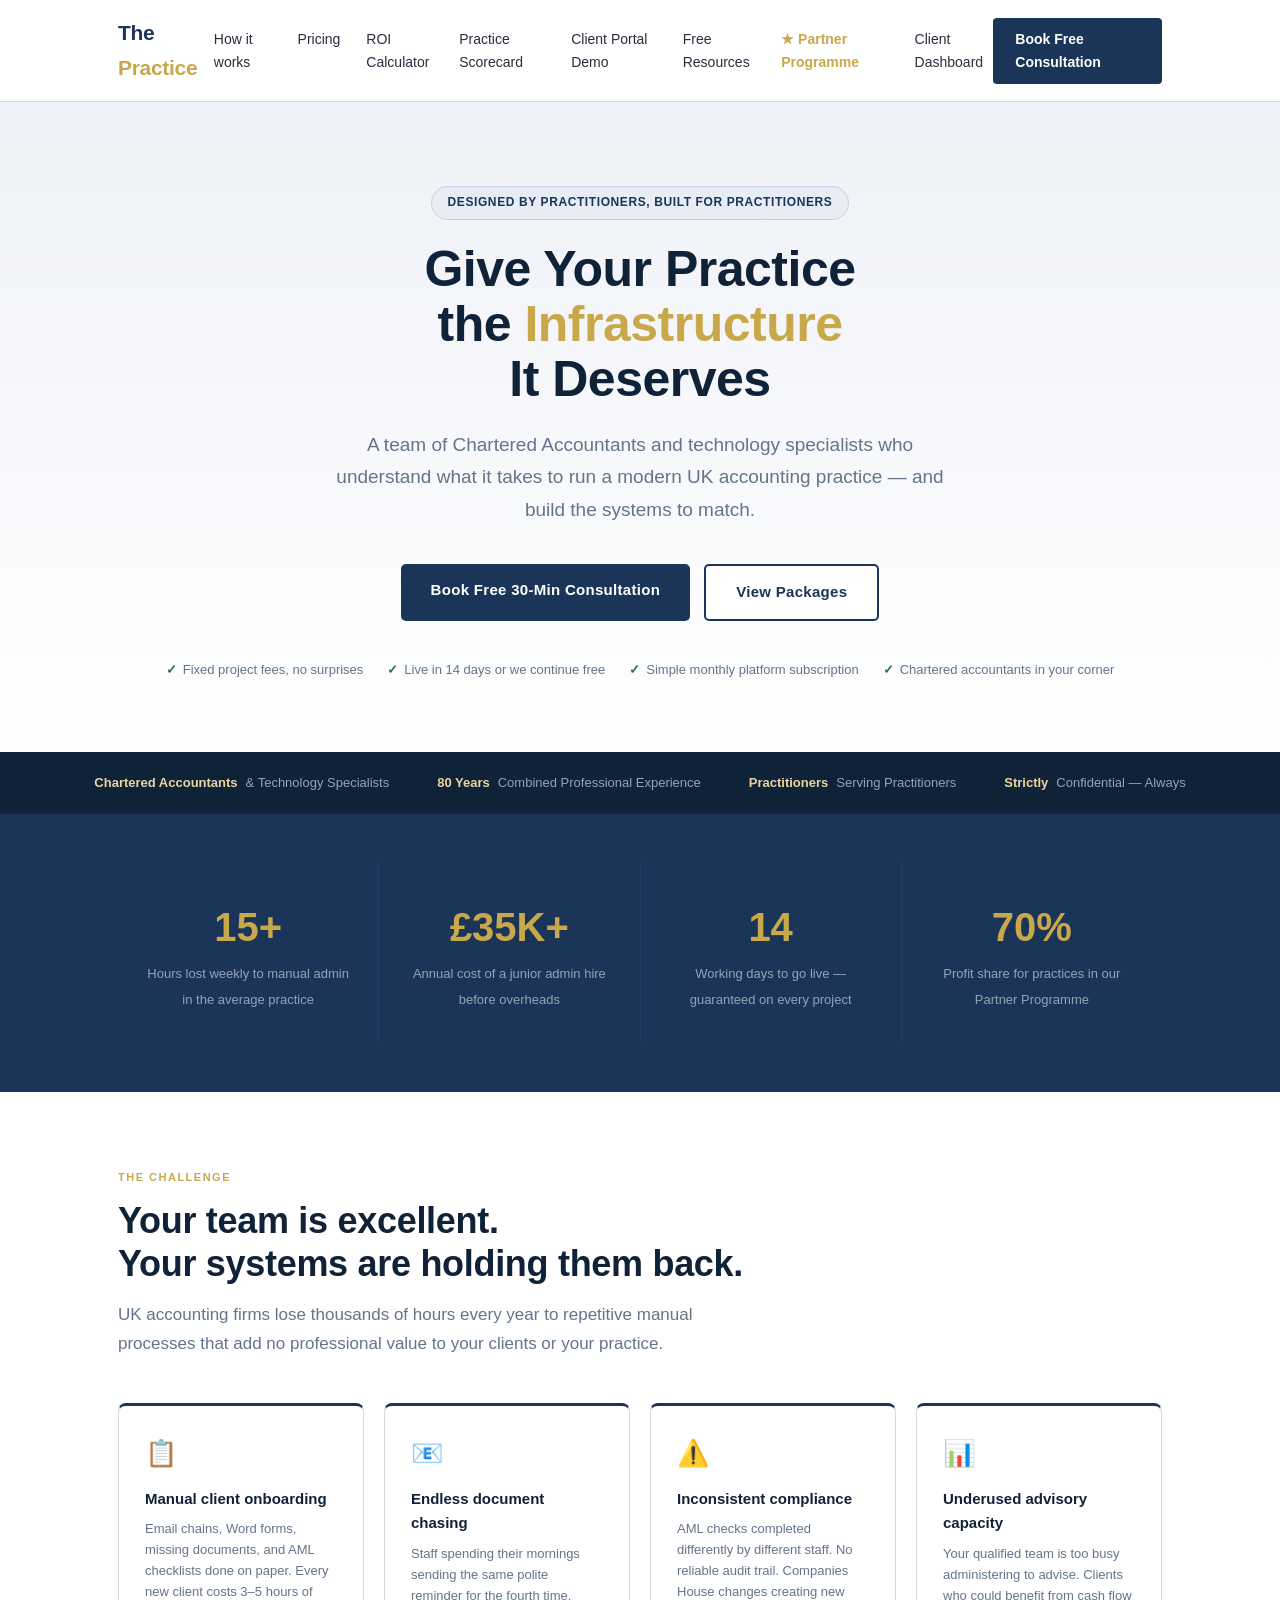
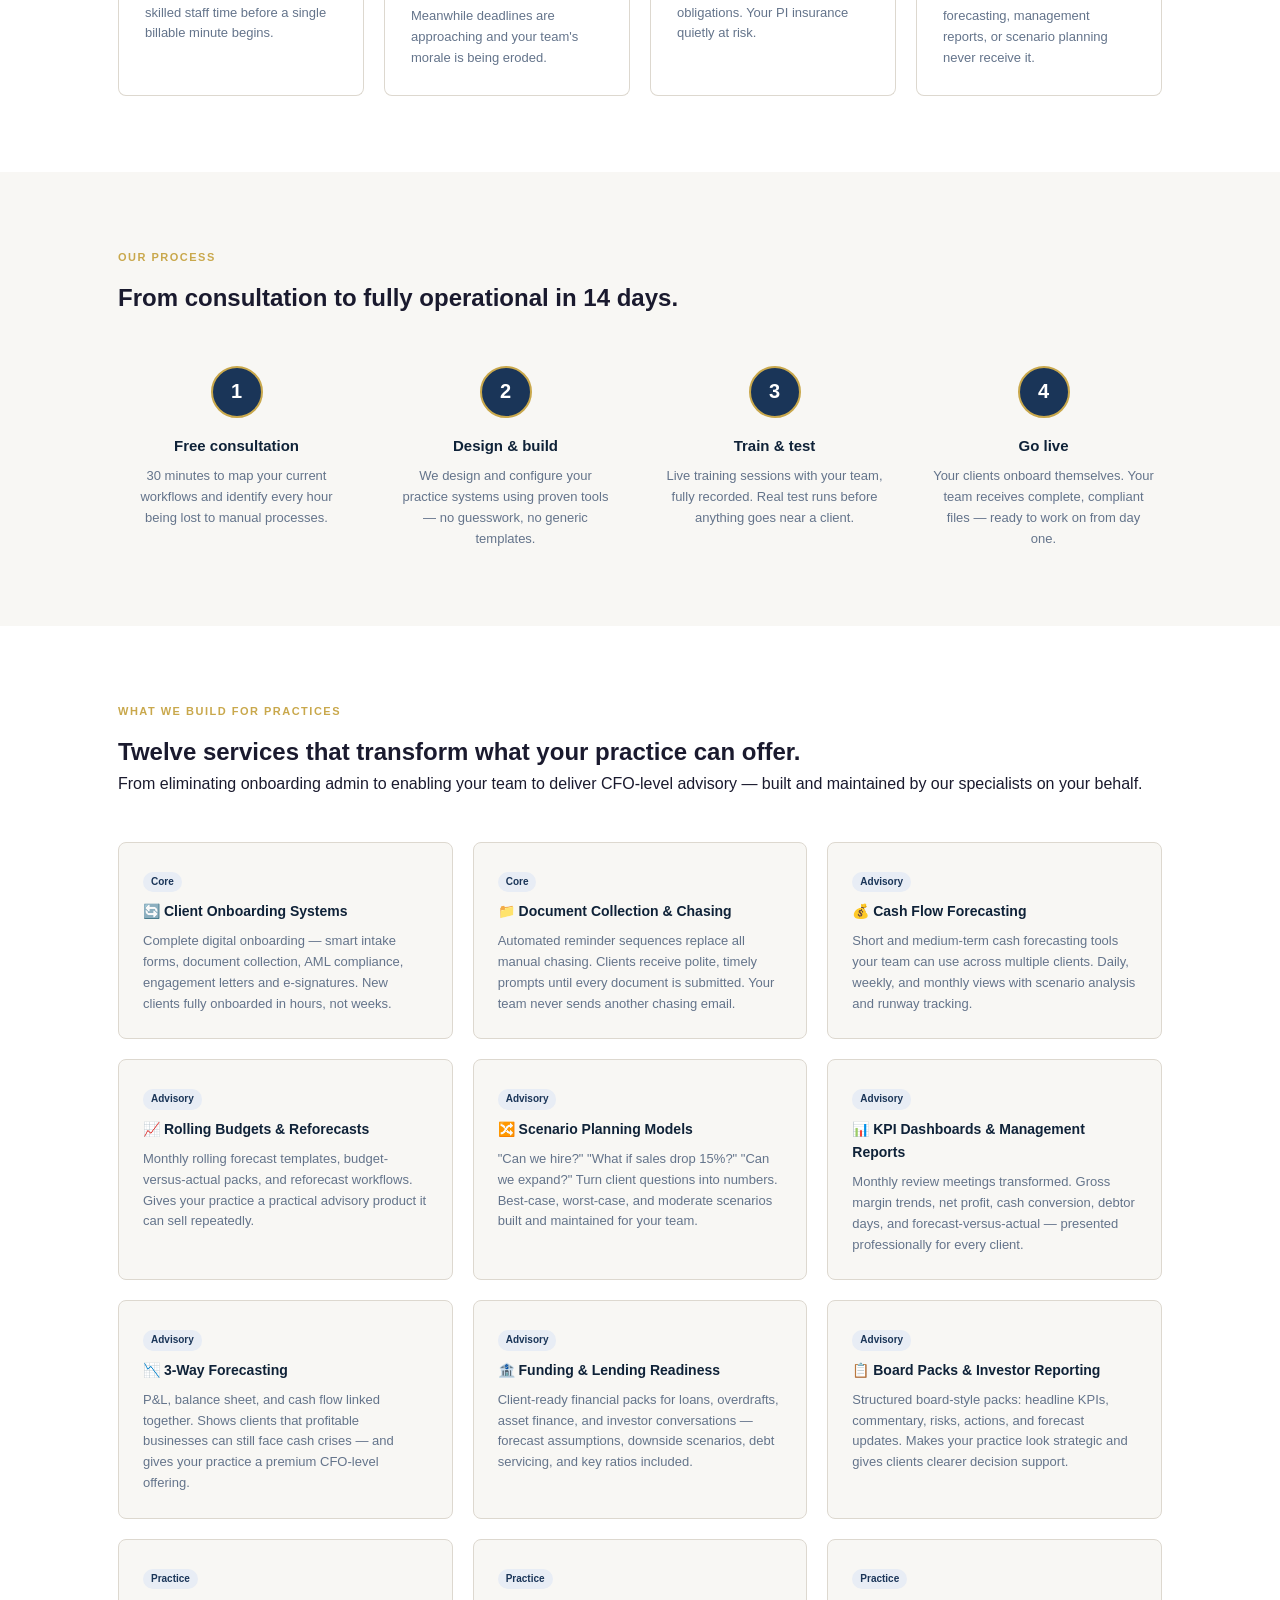
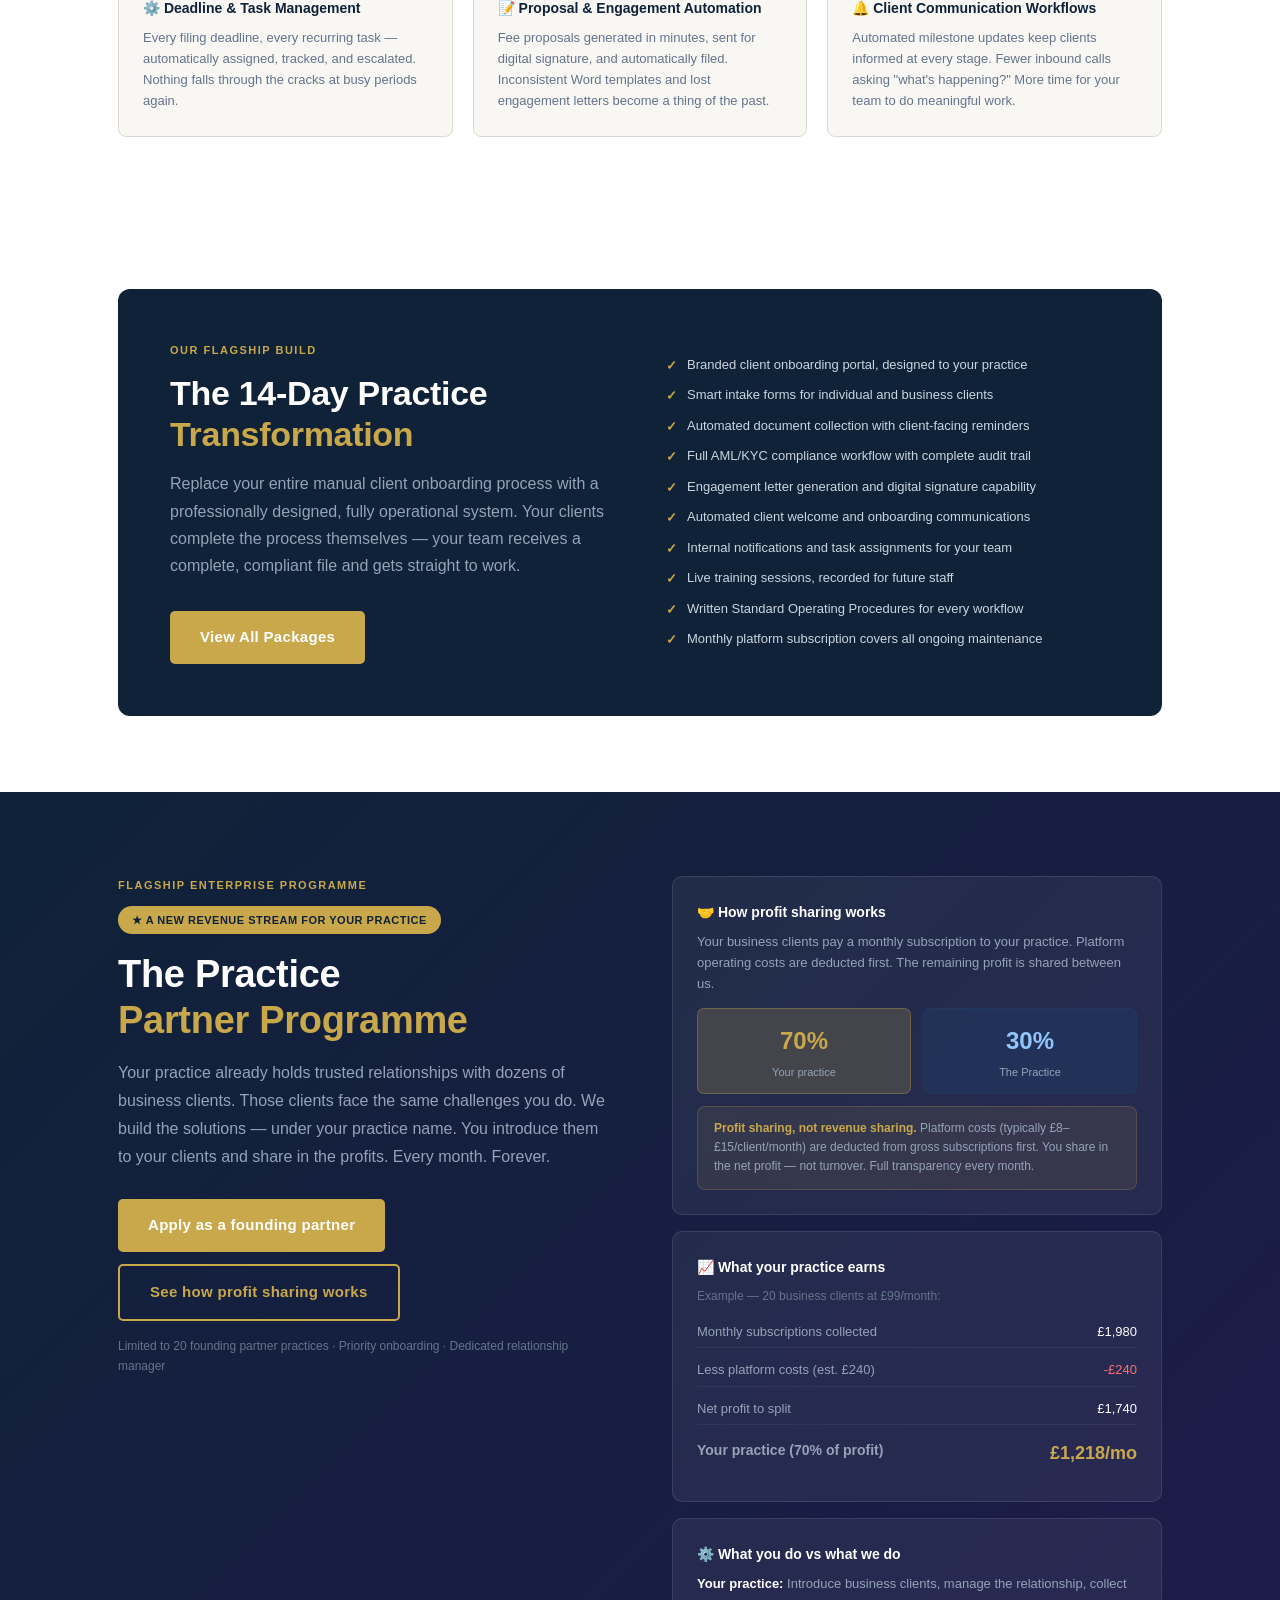
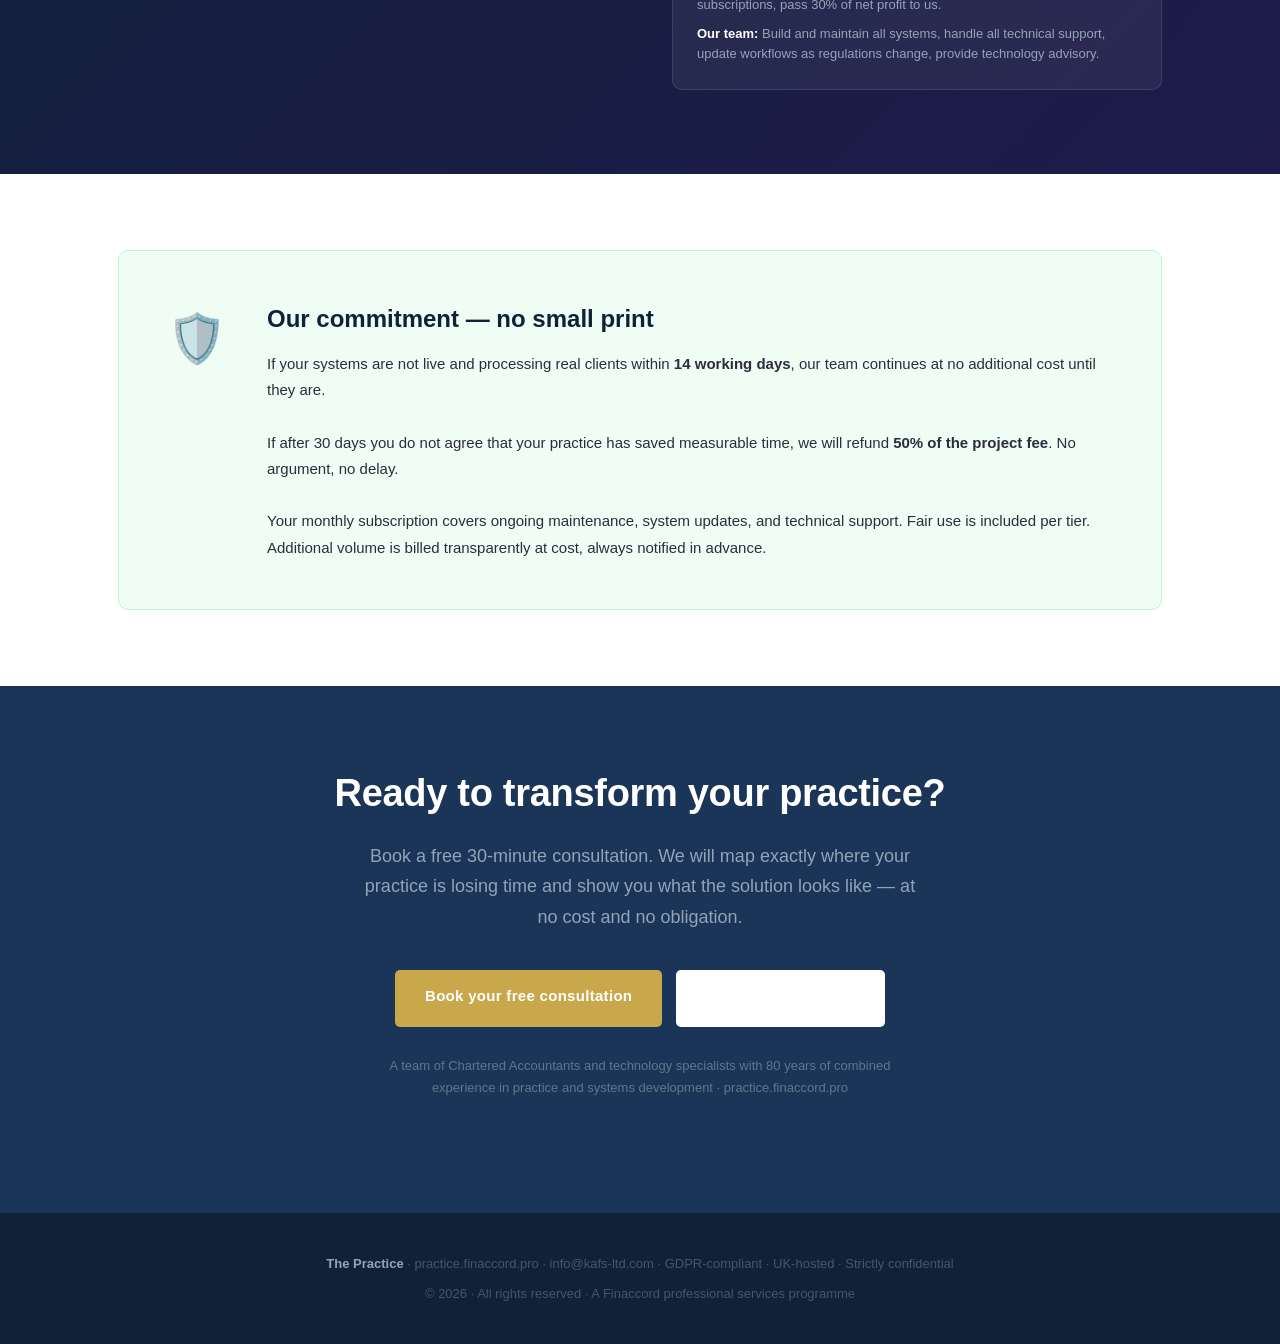
==== index.html @ 3c231272 "The Practice FirmReady Phase 2 complete" ====
<!DOCTYPE html>
<html lang="en">
<head>
<meta charset="UTF-8">
<meta name="viewport" content="width=device-width,initial-scale=1.0">
<title>The Practice — Workflow Automation for UK Accounting Firms</title>
<style>
*{box-sizing:border-box;margin:0;padding:0}
body{font-family:'Segoe UI',Georgia,sans-serif;color:#1a1a2e;background:#fff;line-height:1.65}
:root{--navy:#1a3558;--navy-dark:#0f2238;--navy-mid:#1e3d66;--gold:#c9a84c;--gold-light:#e8d5a0;--gold-dark:#a07830;--cream:#f8f7f4;--border:#ddd8cf;--text:#2c2c3e;--muted:#64748b}
a{color:inherit;text-decoration:none}
.btn{display:inline-block;padding:14px 30px;border-radius:5px;font-size:15px;font-weight:600;cursor:pointer;border:none;transition:all .2s;letter-spacing:.3px}
.btn-primary{background:var(--navy);color:#fff}.btn-primary:hover{background:var(--navy-dark)}
.btn-gold{background:var(--gold);color:#fff}.btn-gold:hover{background:var(--gold-dark)}
.btn-outline{background:#fff;color:var(--navy);border:2px solid var(--navy)}.btn-outline:hover{background:var(--cream)}
.btn-outline-gold{background:transparent;color:var(--gold);border:2px solid var(--gold)}.btn-outline-gold:hover{background:rgba(201,168,76,.1)}
.container{max-width:1100px;margin:0 auto;padding:0 28px}
/* NAV */
nav{border-bottom:1px solid var(--border);padding:16px 0;position:sticky;top:0;background:#fff;z-index:100}
.nav-inner{display:flex;align-items:center;justify-content:space-between}
.logo{font-size:21px;font-weight:800;color:var(--navy);letter-spacing:-.3px}
.logo span{color:var(--gold)}
.nav-links{display:flex;gap:26px;font-size:14px;color:var(--text)}
.nav-links a{transition:color .2s}.nav-links a:hover{color:var(--navy)}
.nav-links a.partner{color:var(--gold);font-weight:600}
.nav-cta{font-size:14px;font-weight:700;background:var(--navy);color:#fff;padding:10px 22px;border-radius:4px}
.nav-cta:hover{background:var(--navy-dark)}
/* HERO */
.hero{padding:84px 0 72px;text-align:center;background:linear-gradient(180deg,#eef1f7 0%,#fff 100%)}
.hero-badge{display:inline-block;background:#e8edf5;color:var(--navy);font-size:12px;font-weight:600;padding:6px 16px;border-radius:20px;margin-bottom:22px;letter-spacing:.6px;text-transform:uppercase;border:1px solid #c8d2e0}
.hero h1{font-size:50px;font-weight:800;line-height:1.1;color:var(--navy-dark);margin-bottom:22px;max-width:760px;margin-left:auto;margin-right:auto;letter-spacing:-.5px}
.hero h1 span{color:var(--gold)}
.hero p{font-size:19px;color:var(--muted);max-width:620px;margin:0 auto 38px;line-height:1.7}
.hero-btns{display:flex;gap:14px;justify-content:center;flex-wrap:wrap}
.hero-trust{margin-top:38px;font-size:13px;color:#64748b;display:flex;align-items:center;justify-content:center;gap:24px;flex-wrap:wrap}
.hero-trust span{display:flex;align-items:center;gap:6px}
.tick{color:#2d6a4f;font-weight:700}
/* TRUST BAR */
.trust-bar{background:var(--navy-dark);padding:20px 0}
.trust-bar-inner{display:flex;justify-content:center;gap:48px;flex-wrap:wrap}
.trust-item{font-size:13px;color:#94a3b8;display:flex;align-items:center;gap:8px}
.trust-item strong{color:var(--gold-light)}
/* STATS */
.stats{background:var(--navy);padding:48px 0}
.stats-grid{display:grid;grid-template-columns:repeat(4,1fr);gap:1px;background:#1e3d66}
.stat{background:var(--navy);padding:32px 24px;text-align:center}
.stat-num{font-size:40px;font-weight:800;color:var(--gold);display:block}
.stat-label{font-size:13px;color:#94a3b8;margin-top:4px;line-height:1.4}
/* SECTIONS */
.section{padding:76px 0}
.section-label{font-size:11px;font-weight:700;letter-spacing:1.5px;text-transform:uppercase;color:var(--gold);margin-bottom:12px}
.section h2{font-size:36px;font-weight:800;color:var(--navy-dark);margin-bottom:16px;line-height:1.2;letter-spacing:-.3px}
.section p.lead{font-size:17px;color:var(--muted);max-width:580px;line-height:1.7}
/* PAIN */
.pain-grid{display:grid;grid-template-columns:repeat(auto-fit,minmax(240px,1fr));gap:20px;margin-top:44px}
.pain-card{border:1px solid var(--border);border-radius:8px;padding:26px;background:#fff;border-top:3px solid var(--navy)}
.pain-card .icon{font-size:26px;margin-bottom:12px}
.pain-card h3{font-size:15px;font-weight:700;color:var(--navy-dark);margin-bottom:8px}
.pain-card p{font-size:13px;color:var(--muted);line-height:1.6}
/* HOW */
.how{background:var(--cream);padding:76px 0}
.steps{display:grid;grid-template-columns:repeat(4,1fr);gap:32px;margin-top:48px}
.step{text-align:center;padding:0 8px}
.step-num{width:52px;height:52px;border-radius:50%;background:var(--navy);color:#fff;font-size:20px;font-weight:800;display:flex;align-items:center;justify-content:center;margin:0 auto 16px;border:2px solid var(--gold)}
.step h3{font-size:15px;font-weight:700;color:var(--navy-dark);margin-bottom:8px}
.step p{font-size:13px;color:var(--muted);line-height:1.6}
/* SERVICES */
.services-section{padding:76px 0;background:#fff}
.services-grid{display:grid;grid-template-columns:repeat(auto-fill,minmax(280px,1fr));gap:20px;margin-top:44px}
.svc-card{border:1px solid var(--border);border-radius:8px;padding:24px;background:var(--cream)}
.svc-card h3{font-size:14px;font-weight:700;color:var(--navy-dark);margin-bottom:8px;display:flex;align-items:center;gap:8px}
.svc-card p{font-size:13px;color:var(--muted);line-height:1.6}
.svc-tag{display:inline-block;font-size:10px;font-weight:700;padding:2px 8px;border-radius:10px;background:#e8edf5;color:var(--navy);margin-bottom:8px}
/* OFFER */
.offer{padding:76px 0}
.offer-box{background:var(--navy-dark);border-radius:12px;padding:52px;color:#fff;display:grid;grid-template-columns:1fr 1fr;gap:52px;align-items:center}
.offer-box h2{font-size:34px;font-weight:800;line-height:1.2;margin-bottom:16px;letter-spacing:-.3px}
.offer-box .gold{color:var(--gold)}
.offer-box p{color:#94a3b8;font-size:16px;margin-bottom:24px;line-height:1.7}
.offer-list{list-style:none;display:flex;flex-direction:column;gap:10px}
.offer-list li{font-size:13px;color:#cbd5e1;display:flex;align-items:flex-start;gap:10px;line-height:1.5}
.offer-list li::before{content:"✓";color:var(--gold);font-weight:700;flex-shrink:0;margin-top:1px}
/* PARTNERSHIP */
.partnership{background:linear-gradient(135deg,var(--navy-dark) 0%,#1e1b4b 100%);padding:84px 0}
.partner-inner{display:grid;grid-template-columns:1fr 1fr;gap:64px;align-items:start}
.partner-label{font-size:11px;font-weight:700;letter-spacing:1.5px;text-transform:uppercase;color:var(--gold);margin-bottom:12px}
.partner-badge{display:inline-block;background:var(--gold);color:var(--navy-dark);font-size:11px;font-weight:800;padding:5px 14px;border-radius:20px;margin-bottom:18px;letter-spacing:.5px;text-transform:uppercase}
.partnership h2{font-size:38px;font-weight:800;color:#fff;line-height:1.2;margin-bottom:16px;letter-spacing:-.3px}
.partnership h2 span{color:var(--gold)}
.partnership .lead{font-size:16px;color:#94a3b8;margin-bottom:28px;line-height:1.75}
.partner-cards{display:flex;flex-direction:column;gap:16px}
.partner-card{background:rgba(255,255,255,.06);border:1px solid rgba(255,255,255,.1);border-radius:10px;padding:24px}
.partner-card h3{font-size:14px;font-weight:700;color:#fff;margin-bottom:8px}
.partner-card p{font-size:13px;color:#94a3b8;line-height:1.6}
.split-row{display:flex;gap:12px;margin-top:14px}
.split-pill{flex:1;text-align:center;padding:12px;border-radius:7px}
.split-pill.gold{background:rgba(201,168,76,.2);border:1px solid rgba(201,168,76,.3)}
.split-pill.blue{background:rgba(30,61,102,.4);border:1px solid rgba(30,61,102,.6)}
.split-pill .pct{font-size:24px;font-weight:800;display:block}
.split-pill.gold .pct{color:var(--gold)}
.split-pill.blue .pct{color:#93c5fd}
.split-pill .who{font-size:11px;color:#94a3b8;margin-top:2px}
.profit-note{background:rgba(201,168,76,.1);border:1px solid rgba(201,168,76,.2);border-radius:8px;padding:12px 16px;font-size:12px;color:#94a3b8;margin-top:12px;line-height:1.6}
.profit-note strong{color:var(--gold)}
/* GUARANTEE */
.guarantee{padding:76px 0}
.guarantee-box{background:#f0fdf4;border:1px solid #bbf7d0;border-radius:10px;padding:48px;display:flex;gap:40px;align-items:flex-start}
.g-icon{font-size:48px;flex-shrink:0}
.guarantee-box h3{font-size:24px;font-weight:800;color:var(--navy-dark);margin-bottom:12px}
.guarantee-box p{font-size:15px;color:var(--text);line-height:1.75}
/* CTA */
.cta-section{background:var(--navy);padding:76px 0;text-align:center;color:#fff}
.cta-section h2{font-size:38px;font-weight:800;margin-bottom:16px;letter-spacing:-.3px}
.cta-section p{font-size:18px;color:#94a3b8;margin-bottom:38px;max-width:560px;margin-left:auto;margin-right:auto;line-height:1.7}
/* FOOTER */
footer{background:var(--navy-dark);padding:40px 0;text-align:center}
footer p{font-size:13px;color:#475569}
footer strong{color:#94a3b8}
@media(max-width:768px){
  .hero h1{font-size:32px}.stats-grid{grid-template-columns:repeat(2,1fr)}
  .offer-box{grid-template-columns:1fr;padding:32px}.partner-inner{grid-template-columns:1fr}
  .guarantee-box{flex-direction:column;padding:28px}.nav-links{display:none}
  .steps{grid-template-columns:repeat(2,1fr)}
}
</style>
</head>
<body>

<nav>
  <div class="container">
    <div class="nav-inner">
      <div class="logo">The <span>Practice</span></div>
      <div class="nav-links">
        <a href="#how">How it works</a>
        <a href="pricing.html">Pricing</a>
        <a href="roi.html">ROI Calculator</a>
        <a href="scorecard.html">Practice Scorecard</a>
        <a href="portal.html">Client Portal Demo</a>
        <a href="resources.html">Free Resources</a>
        <a href="pricing.html#partnership" class="partner">★ Partner Programme</a>
        <a href="dashboard.php">Client Dashboard</a>
      </div>
      <a href="booking.html" class="nav-cta">Book Free Consultation</a>
    </div>
  </div>
</nav>

<!-- HERO -->
<section class="hero">
  <div class="container">
    <div class="hero-badge">Designed by practitioners, built for practitioners</div>
    <h1>Give Your Practice<br>the <span>Infrastructure</span><br>It Deserves</h1>
    <p>A team of Chartered Accountants and technology specialists who understand what it takes to run a modern UK accounting practice — and build the systems to match.</p>
    <div class="hero-btns">
      <a href="booking.html" class="btn btn-primary">Book Free 30-Min Consultation</a>
      <a href="pricing.html" class="btn btn-outline">View Packages</a>
    </div>
    <div class="hero-trust">
      <span><span class="tick">✓</span> Fixed project fees, no surprises</span>
      <span><span class="tick">✓</span> Live in 14 days or we continue free</span>
      <span><span class="tick">✓</span> Simple monthly platform subscription</span>
      <span><span class="tick">✓</span> Chartered accountants in your corner</span>
    </div>
  </div>
</section>

<!-- TRUST BAR -->
<div class="trust-bar">
  <div class="trust-bar-inner">
    <div class="trust-item"><strong>Chartered Accountants</strong> &amp; Technology Specialists</div>
    <div class="trust-item"><strong>80 Years</strong> Combined Professional Experience</div>
    <div class="trust-item"><strong>Practitioners</strong> Serving Practitioners</div>
    <div class="trust-item"><strong>Strictly</strong> Confidential — Always</div>
  </div>
</div>

<!-- STATS -->
<section class="stats">
  <div class="container">
    <div class="stats-grid">
      <div class="stat"><span class="stat-num">15+</span><span class="stat-label">Hours lost weekly to manual admin in the average practice</span></div>
      <div class="stat"><span class="stat-num">£35K+</span><span class="stat-label">Annual cost of a junior admin hire before overheads</span></div>
      <div class="stat"><span class="stat-num">14</span><span class="stat-label">Working days to go live — guaranteed on every project</span></div>
      <div class="stat"><span class="stat-num">70%</span><span class="stat-label">Profit share for practices in our Partner Programme</span></div>
    </div>
  </div>
</section>

<!-- PAIN -->
<section class="section">
  <div class="container">
    <div class="section-label">The Challenge</div>
    <h2>Your team is excellent.<br>Your systems are holding them back.</h2>
    <p class="lead">UK accounting firms lose thousands of hours every year to repetitive manual processes that add no professional value to your clients or your practice.</p>
    <div class="pain-grid">
      <div class="pain-card"><div class="icon">📋</div><h3>Manual client onboarding</h3><p>Email chains, Word forms, missing documents, and AML checklists done on paper. Every new client costs 3–5 hours of skilled staff time before a single billable minute begins.</p></div>
      <div class="pain-card"><div class="icon">📧</div><h3>Endless document chasing</h3><p>Staff spending their mornings sending the same polite reminder for the fourth time. Meanwhile deadlines are approaching and your team's morale is being eroded.</p></div>
      <div class="pain-card"><div class="icon">⚠️</div><h3>Inconsistent compliance</h3><p>AML checks completed differently by different staff. No reliable audit trail. Companies House changes creating new obligations. Your PI insurance quietly at risk.</p></div>
      <div class="pain-card"><div class="icon">📊</div><h3>Underused advisory capacity</h3><p>Your qualified team is too busy administering to advise. Clients who could benefit from cash flow forecasting, management reports, or scenario planning never receive it.</p></div>
    </div>
  </div>
</section>

<!-- HOW IT WORKS -->
<section class="how" id="how">
  <div class="container">
    <div class="section-label">Our Process</div>
    <h2>From consultation to fully operational in 14 days.</h2>
    <div class="steps">
      <div class="step"><div class="step-num">1</div><h3>Free consultation</h3><p>30 minutes to map your current workflows and identify every hour being lost to manual processes.</p></div>
      <div class="step"><div class="step-num">2</div><h3>Design &amp; build</h3><p>We design and configure your practice systems using proven tools — no guesswork, no generic templates.</p></div>
      <div class="step"><div class="step-num">3</div><h3>Train &amp; test</h3><p>Live training sessions with your team, fully recorded. Real test runs before anything goes near a client.</p></div>
      <div class="step"><div class="step-num">4</div><h3>Go live</h3><p>Your clients onboard themselves. Your team receives complete, compliant files — ready to work on from day one.</p></div>
    </div>
  </div>
</section>

<!-- SERVICES -->
<section class="services-section">
  <div class="container">
    <div class="section-label">What We Build For Practices</div>
    <h2>Twelve services that transform what your practice can offer.</h2>
    <p class="lead">From eliminating onboarding admin to enabling your team to deliver CFO-level advisory — built and maintained by our specialists on your behalf.</p>
    <div class="services-grid">
      <div class="svc-card"><span class="svc-tag">Core</span><h3>🔄 Client Onboarding Systems</h3><p>Complete digital onboarding — smart intake forms, document collection, AML compliance, engagement letters and e-signatures. New clients fully onboarded in hours, not weeks.</p></div>
      <div class="svc-card"><span class="svc-tag">Core</span><h3>📁 Document Collection &amp; Chasing</h3><p>Automated reminder sequences replace all manual chasing. Clients receive polite, timely prompts until every document is submitted. Your team never sends another chasing email.</p></div>
      <div class="svc-card"><span class="svc-tag">Advisory</span><h3>💰 Cash Flow Forecasting</h3><p>Short and medium-term cash forecasting tools your team can use across multiple clients. Daily, weekly, and monthly views with scenario analysis and runway tracking.</p></div>
      <div class="svc-card"><span class="svc-tag">Advisory</span><h3>📈 Rolling Budgets &amp; Reforecasts</h3><p>Monthly rolling forecast templates, budget-versus-actual packs, and reforecast workflows. Gives your practice a practical advisory product it can sell repeatedly.</p></div>
      <div class="svc-card"><span class="svc-tag">Advisory</span><h3>🔀 Scenario Planning Models</h3><p>"Can we hire?" "What if sales drop 15%?" "Can we expand?" Turn client questions into numbers. Best-case, worst-case, and moderate scenarios built and maintained for your team.</p></div>
      <div class="svc-card"><span class="svc-tag">Advisory</span><h3>📊 KPI Dashboards &amp; Management Reports</h3><p>Monthly review meetings transformed. Gross margin trends, net profit, cash conversion, debtor days, and forecast-versus-actual — presented professionally for every client.</p></div>
      <div class="svc-card"><span class="svc-tag">Advisory</span><h3>📉 3-Way Forecasting</h3><p>P&amp;L, balance sheet, and cash flow linked together. Shows clients that profitable businesses can still face cash crises — and gives your practice a premium CFO-level offering.</p></div>
      <div class="svc-card"><span class="svc-tag">Advisory</span><h3>🏦 Funding &amp; Lending Readiness</h3><p>Client-ready financial packs for loans, overdrafts, asset finance, and investor conversations — forecast assumptions, downside scenarios, debt servicing, and key ratios included.</p></div>
      <div class="svc-card"><span class="svc-tag">Advisory</span><h3>📋 Board Packs &amp; Investor Reporting</h3><p>Structured board-style packs: headline KPIs, commentary, risks, actions, and forecast updates. Makes your practice look strategic and gives clients clearer decision support.</p></div>
      <div class="svc-card"><span class="svc-tag">Practice</span><h3>⚙️ Deadline &amp; Task Management</h3><p>Every filing deadline, every recurring task — automatically assigned, tracked, and escalated. Nothing falls through the cracks at busy periods again.</p></div>
      <div class="svc-card"><span class="svc-tag">Practice</span><h3>📝 Proposal &amp; Engagement Automation</h3><p>Fee proposals generated in minutes, sent for digital signature, and automatically filed. Inconsistent Word templates and lost engagement letters become a thing of the past.</p></div>
      <div class="svc-card"><span class="svc-tag">Practice</span><h3>🔔 Client Communication Workflows</h3><p>Automated milestone updates keep clients informed at every stage. Fewer inbound calls asking "what's happening?" More time for your team to do meaningful work.</p></div>
    </div>
  </div>
</section>

<!-- OFFER -->
<section class="offer">
  <div class="container">
    <div class="offer-box">
      <div>
        <div style="font-size:11px;font-weight:700;letter-spacing:1.5px;text-transform:uppercase;color:var(--gold);margin-bottom:14px">Our flagship build</div>
        <h2>The 14-Day Practice <span class="gold">Transformation</span></h2>
        <p>Replace your entire manual client onboarding process with a professionally designed, fully operational system. Your clients complete the process themselves — your team receives a complete, compliant file and gets straight to work.</p>
        <a href="pricing.html" class="btn btn-gold" style="margin-top:8px">View All Packages</a>
      </div>
      <div>
        <ul class="offer-list">
          <li>Branded client onboarding portal, designed to your practice</li>
          <li>Smart intake forms for individual and business clients</li>
          <li>Automated document collection with client-facing reminders</li>
          <li>Full AML/KYC compliance workflow with complete audit trail</li>
          <li>Engagement letter generation and digital signature capability</li>
          <li>Automated client welcome and onboarding communications</li>
          <li>Internal notifications and task assignments for your team</li>
          <li>Live training sessions, recorded for future staff</li>
          <li>Written Standard Operating Procedures for every workflow</li>
          <li>Monthly platform subscription covers all ongoing maintenance</li>
        </ul>
      </div>
    </div>
  </div>
</section>

<!-- PARTNERSHIP -->
<section class="partnership" id="partnership">
  <div class="container">
    <div class="partner-inner">
      <div>
        <div class="partner-label">Flagship Enterprise Programme</div>
        <div class="partner-badge">★ A new revenue stream for your practice</div>
        <h2>The Practice<br><span>Partner Programme</span></h2>
        <p class="lead">Your practice already holds trusted relationships with dozens of business clients. Those clients face the same challenges you do. We build the solutions — under your practice name. You introduce them to your clients and share in the profits. Every month. Forever.</p>
        <div style="display:flex;gap:12px;flex-wrap:wrap">
          <a href="booking.html" class="btn btn-gold">Apply as a founding partner</a>
          <a href="pricing.html#partnership" class="btn btn-outline-gold">See how profit sharing works</a>
        </div>
        <p style="margin-top:16px;font-size:12px;color:#64748b">Limited to 20 founding partner practices · Priority onboarding · Dedicated relationship manager</p>
      </div>
      <div class="partner-cards">
        <div class="partner-card">
          <h3>🤝 How profit sharing works</h3>
          <p>Your business clients pay a monthly subscription to your practice. Platform operating costs are deducted first. The remaining profit is shared between us.</p>
          <div class="split-row">
            <div class="split-pill gold"><span class="pct">70%</span><div class="who">Your practice</div></div>
            <div class="split-pill blue"><span class="pct">30%</span><div class="who">The Practice</div></div>
          </div>
          <div class="profit-note"><strong>Profit sharing, not revenue sharing.</strong> Platform costs (typically £8–£15/client/month) are deducted from gross subscriptions first. You share in the net profit — not turnover. Full transparency every month.</div>
        </div>
        <div class="partner-card">
          <h3>📈 What your practice earns</h3>
          <p style="font-size:12px;color:#64748b;margin-bottom:10px">Example — 20 business clients at £99/month:</p>
          <div style="display:flex;flex-direction:column;gap:6px">
            <div style="display:flex;justify-content:space-between;font-size:13px;padding:5px 0;border-bottom:1px solid rgba(255,255,255,.06)"><span style="color:#94a3b8">Monthly subscriptions collected</span><span style="color:#fff">£1,980</span></div>
            <div style="display:flex;justify-content:space-between;font-size:13px;padding:5px 0;border-bottom:1px solid rgba(255,255,255,.06)"><span style="color:#94a3b8">Less platform costs (est. £240)</span><span style="color:#f87171">-£240</span></div>
            <div style="display:flex;justify-content:space-between;font-size:13px;padding:5px 0;border-bottom:1px solid rgba(255,255,255,.06)"><span style="color:#94a3b8">Net profit to split</span><span style="color:#fff">£1,740</span></div>
            <div style="display:flex;justify-content:space-between;font-size:14px;padding:8px 0;font-weight:700"><span style="color:#94a3b8">Your practice (70% of profit)</span><span style="color:var(--gold);font-size:18px">£1,218/mo</span></div>
          </div>
        </div>
        <div class="partner-card">
          <h3>⚙️ What you do vs what we do</h3>
          <p style="font-size:13px;margin-bottom:8px"><strong style="color:#fff">Your practice:</strong> Introduce business clients, manage the relationship, collect subscriptions, pass 30% of net profit to us.</p>
          <p style="font-size:13px;color:#94a3b8"><strong style="color:#fff">Our team:</strong> Build and maintain all systems, handle all technical support, update workflows as regulations change, provide technology advisory.</p>
        </div>
      </div>
    </div>
  </div>
</section>

<!-- GUARANTEE -->
<section class="guarantee">
  <div class="container">
    <div class="guarantee-box">
      <div class="g-icon">🛡️</div>
      <div>
        <h3>Our commitment — no small print</h3>
        <p>If your systems are not live and processing real clients within <strong>14 working days</strong>, our team continues at no additional cost until they are.<br><br>
        If after 30 days you do not agree that your practice has saved measurable time, we will refund <strong>50% of the project fee</strong>. No argument, no delay.<br><br>
        Your monthly subscription covers ongoing maintenance, system updates, and technical support. Fair use is included per tier. Additional volume is billed transparently at cost, always notified in advance.</p>
      </div>
    </div>
  </div>
</section>

<!-- CTA -->
<section class="cta-section" id="cta">
  <div class="container">
    <h2>Ready to transform your practice?</h2>
    <p>Book a free 30-minute consultation. We will map exactly where your practice is losing time and show you what the solution looks like — at no cost and no obligation.</p>
    <div style="display:flex;gap:14px;justify-content:center;flex-wrap:wrap">
      <a href="booking.html" class="btn btn-gold">Book your free consultation</a>
      <a href="pricing.html" class="btn btn-outline" style="color:#fff;border-color:rgba(255,255,255,.4)">View packages first</a>
    </div>
    <p style="margin-top:28px;font-size:13px;color:#64748b">A team of Chartered Accountants and technology specialists with 80 years of combined experience in practice and systems development · practice.finaccord.pro</p>
  </div>
</section>

<footer>
  <div class="container">
    <p><strong>The Practice</strong> · practice.finaccord.pro · info@kafs-ltd.com · GDPR-compliant · UK-hosted · Strictly confidential</p>
    <p style="margin-top:8px">© 2026 · All rights reserved · A Finaccord professional services programme</p>
  </div>
</footer>
</body>
</html>
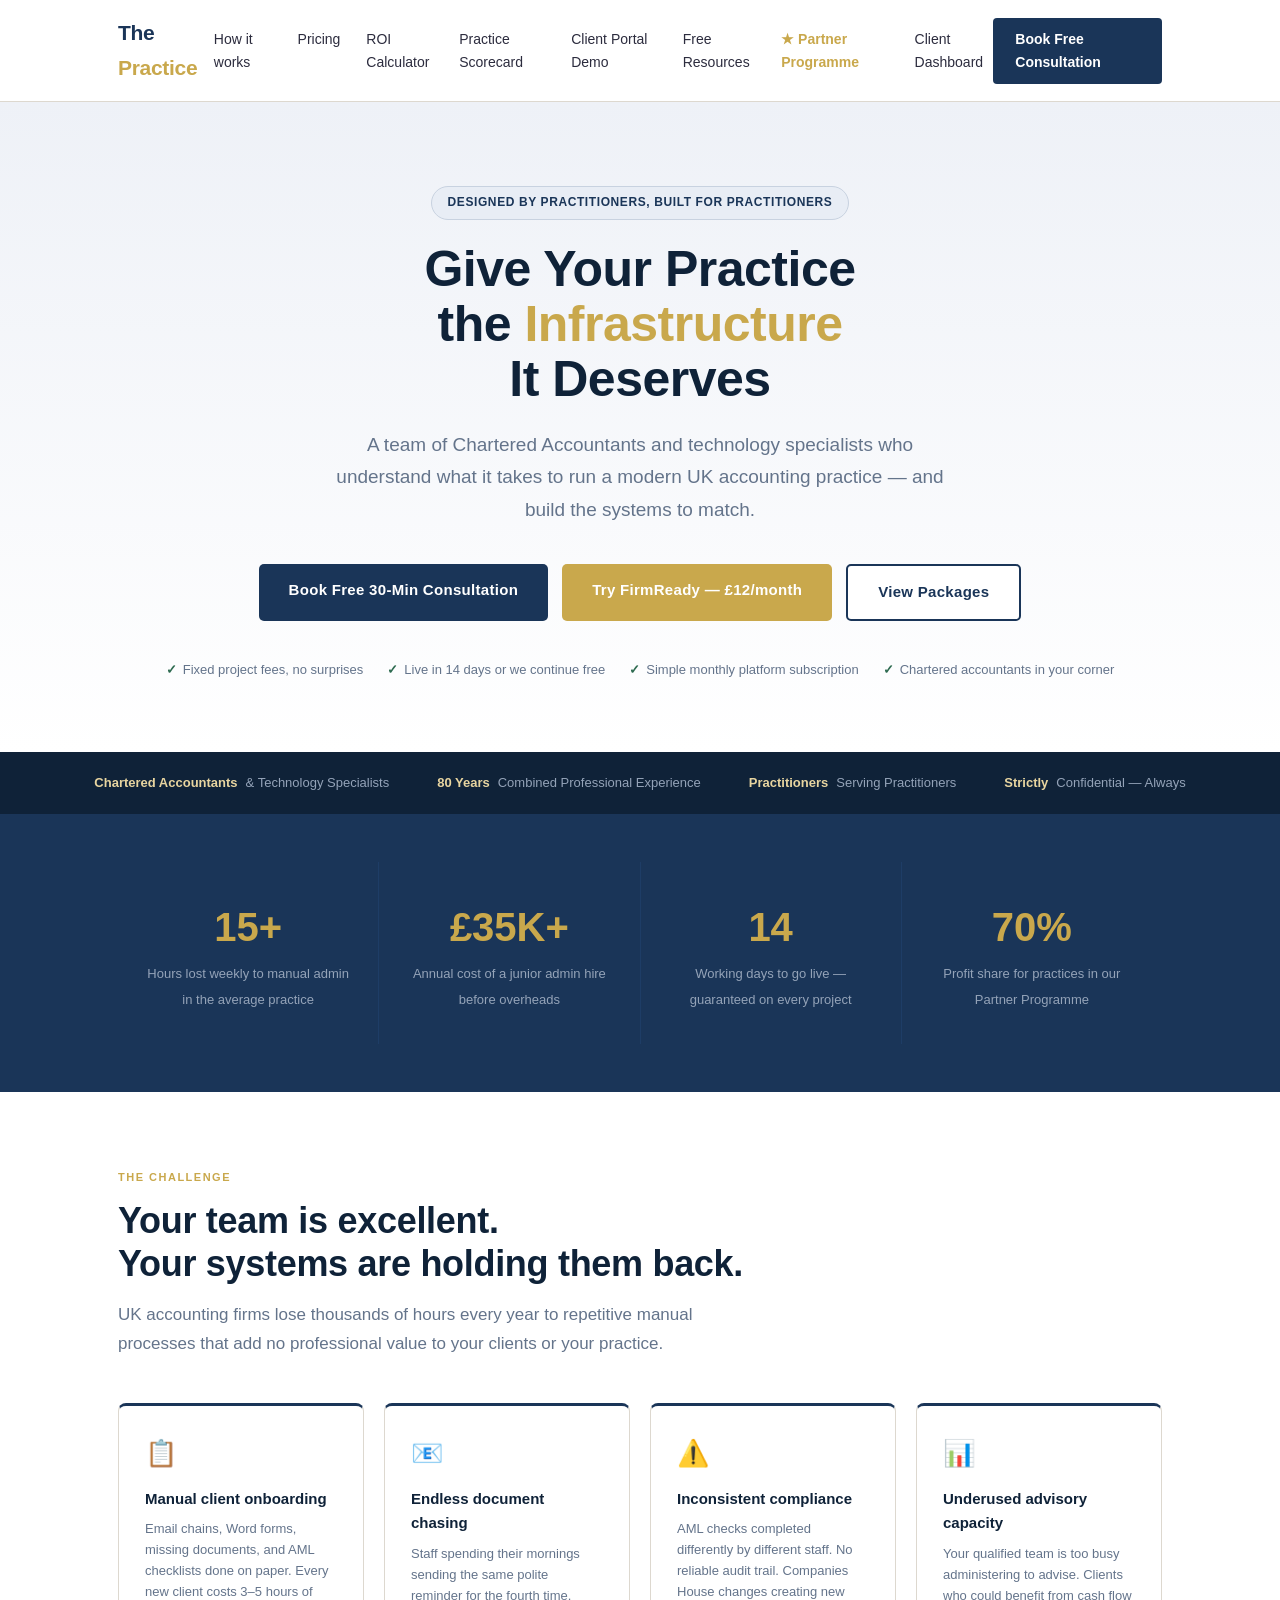
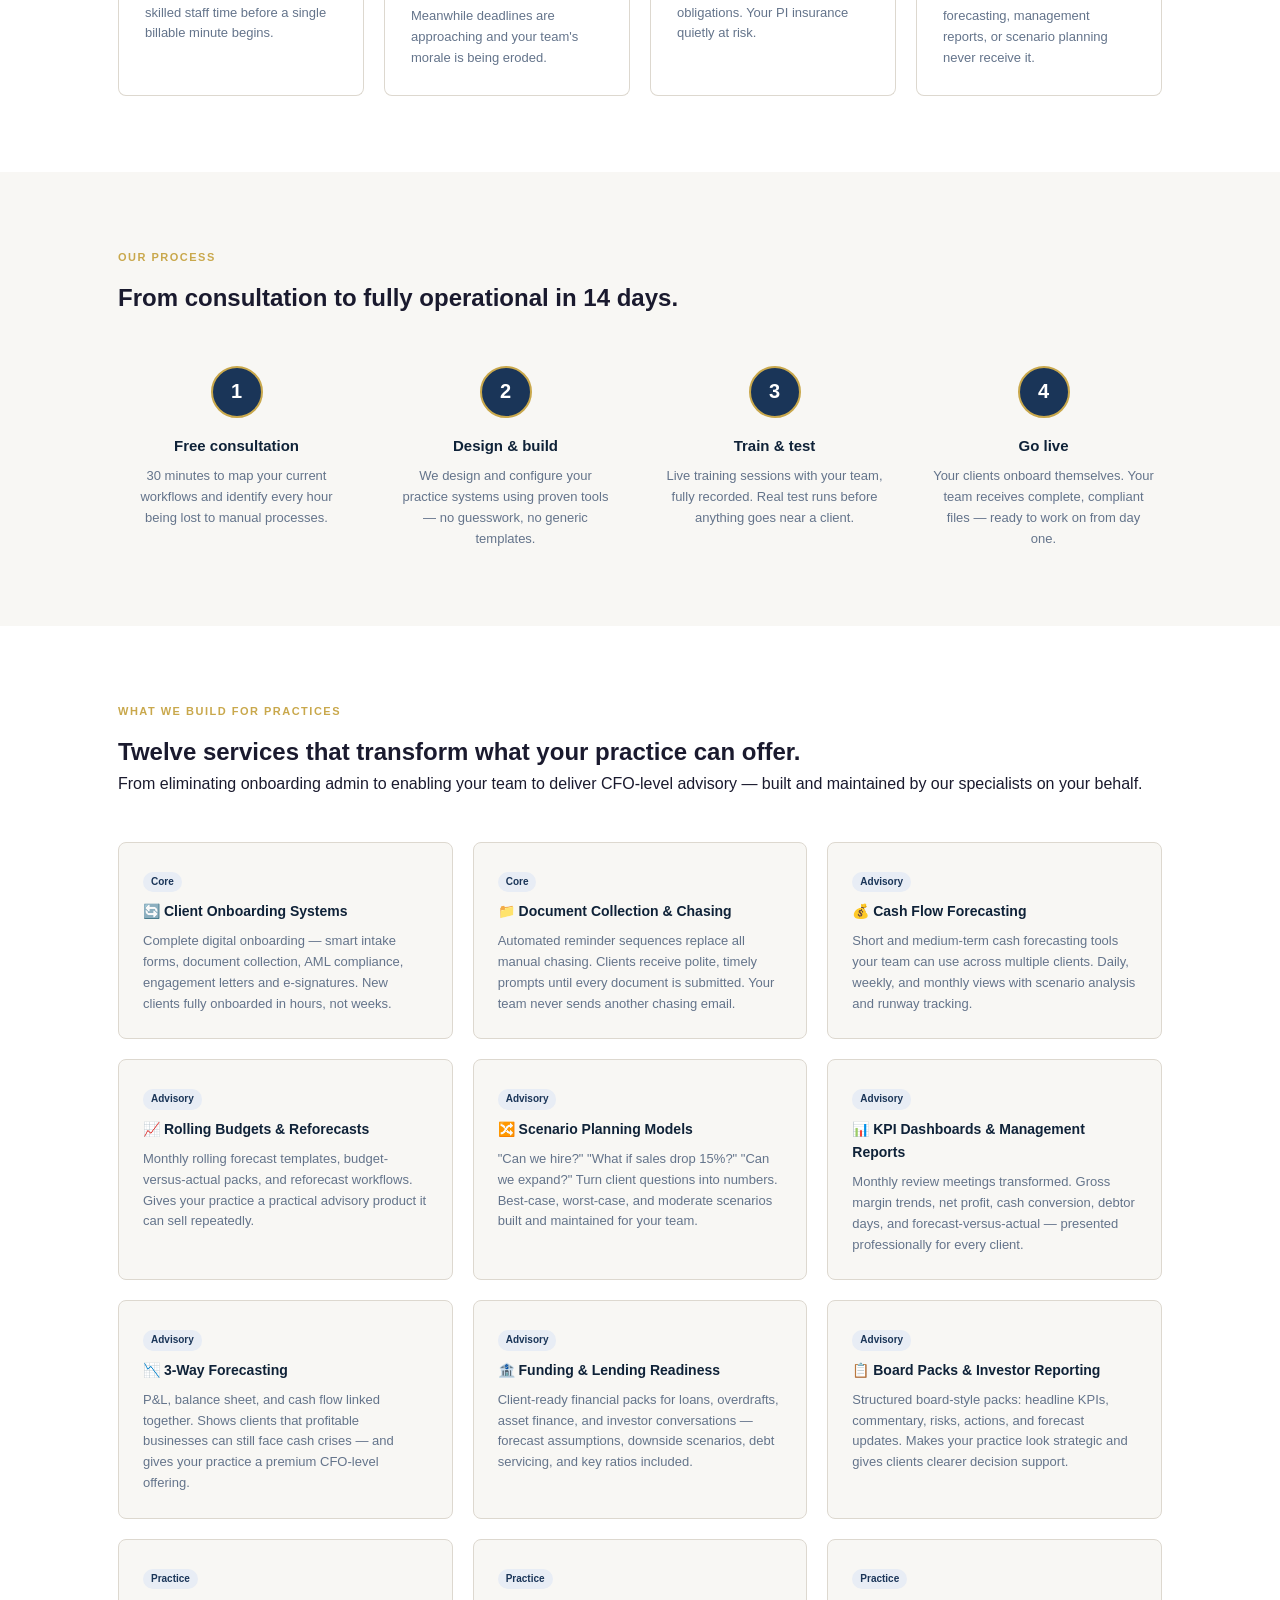
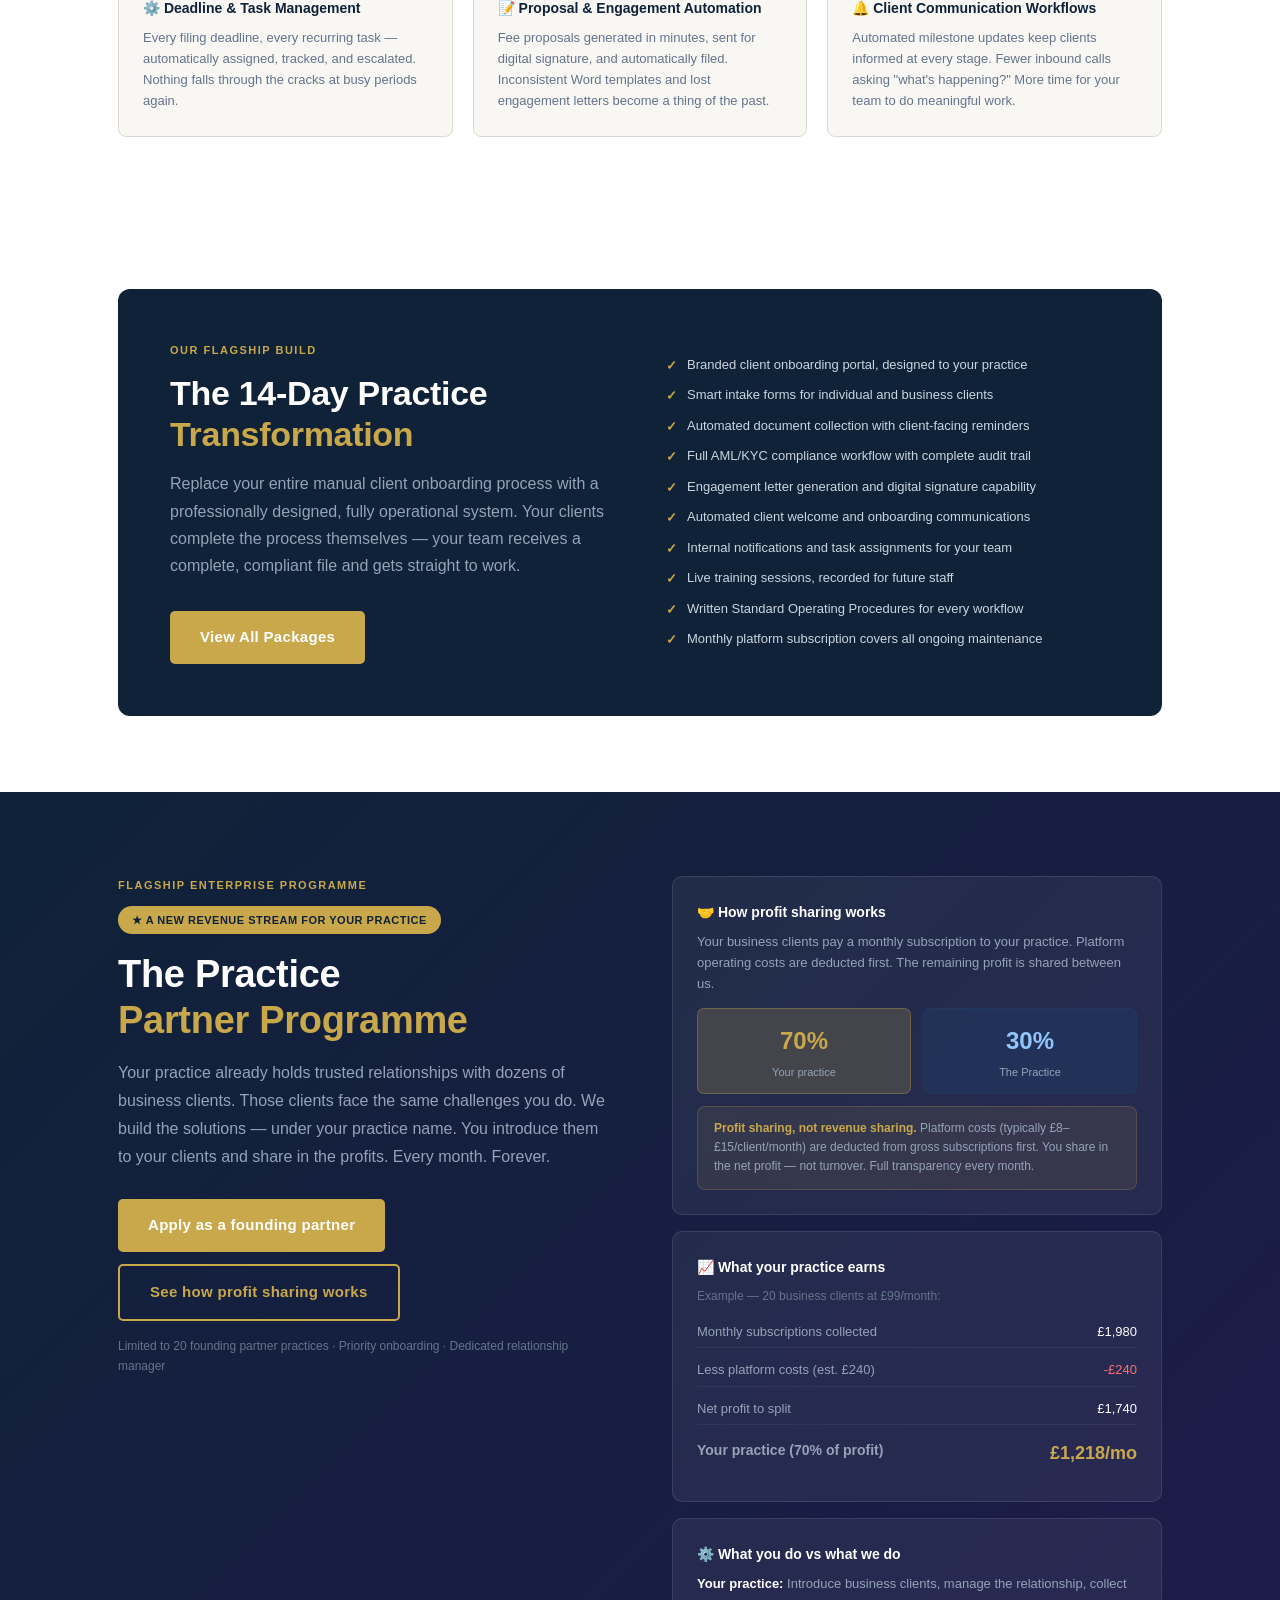
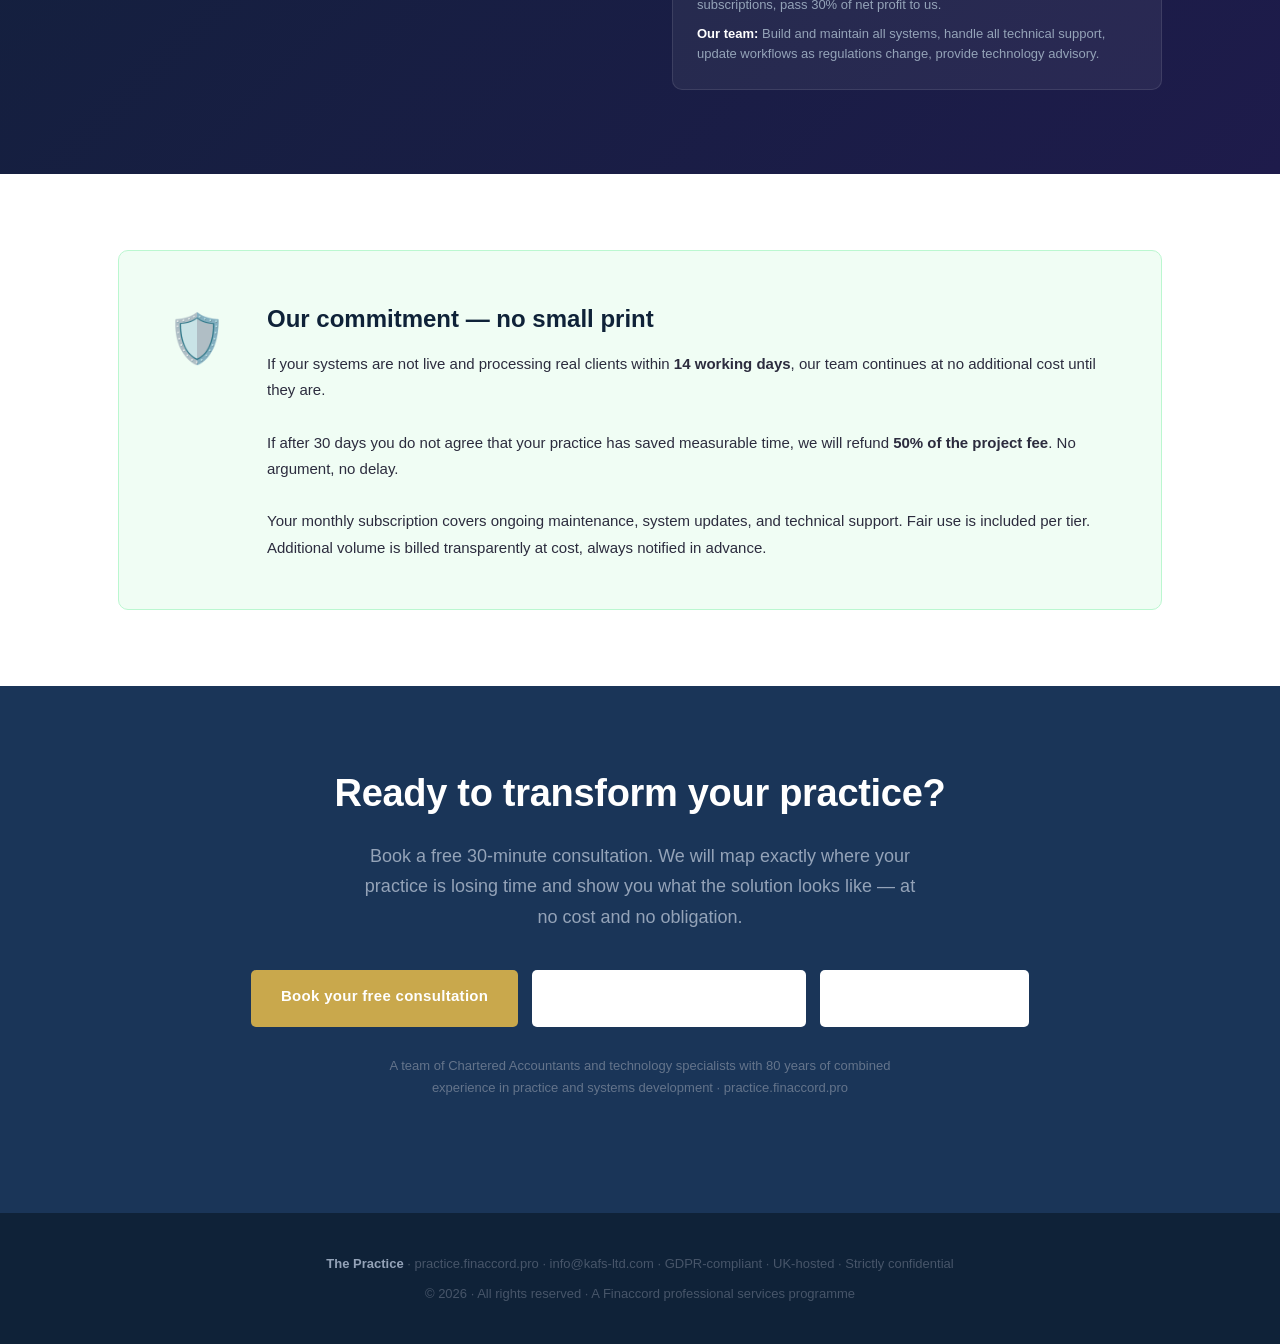
==== commit fd33f75d: "Add FirmReady direct link to homepage hero and CTA section" ====
--- a/index.html
+++ b/index.html
@@ -153,6 +153,7 @@
     <p>A team of Chartered Accountants and technology specialists who understand what it takes to run a modern UK accounting practice — and build the systems to match.</p>
     <div class="hero-btns">
       <a href="booking.html" class="btn btn-primary">Book Free 30-Min Consultation</a>
+      <a href="/firmready" class="btn btn-gold">Try FirmReady — £12/month</a>
       <a href="pricing.html" class="btn btn-outline">View Packages</a>
     </div>
     <div class="hero-trust">
@@ -333,6 +334,7 @@
     <p>Book a free 30-minute consultation. We will map exactly where your practice is losing time and show you what the solution looks like — at no cost and no obligation.</p>
     <div style="display:flex;gap:14px;justify-content:center;flex-wrap:wrap">
       <a href="booking.html" class="btn btn-gold">Book your free consultation</a>
+      <a href="/firmready" class="btn btn-outline" style="color:#fff;border-color:rgba(255,255,255,.4)">Try FirmReady — £12/month</a>
       <a href="pricing.html" class="btn btn-outline" style="color:#fff;border-color:rgba(255,255,255,.4)">View packages first</a>
     </div>
     <p style="margin-top:28px;font-size:13px;color:#64748b">A team of Chartered Accountants and technology specialists with 80 years of combined experience in practice and systems development · practice.finaccord.pro</p>
